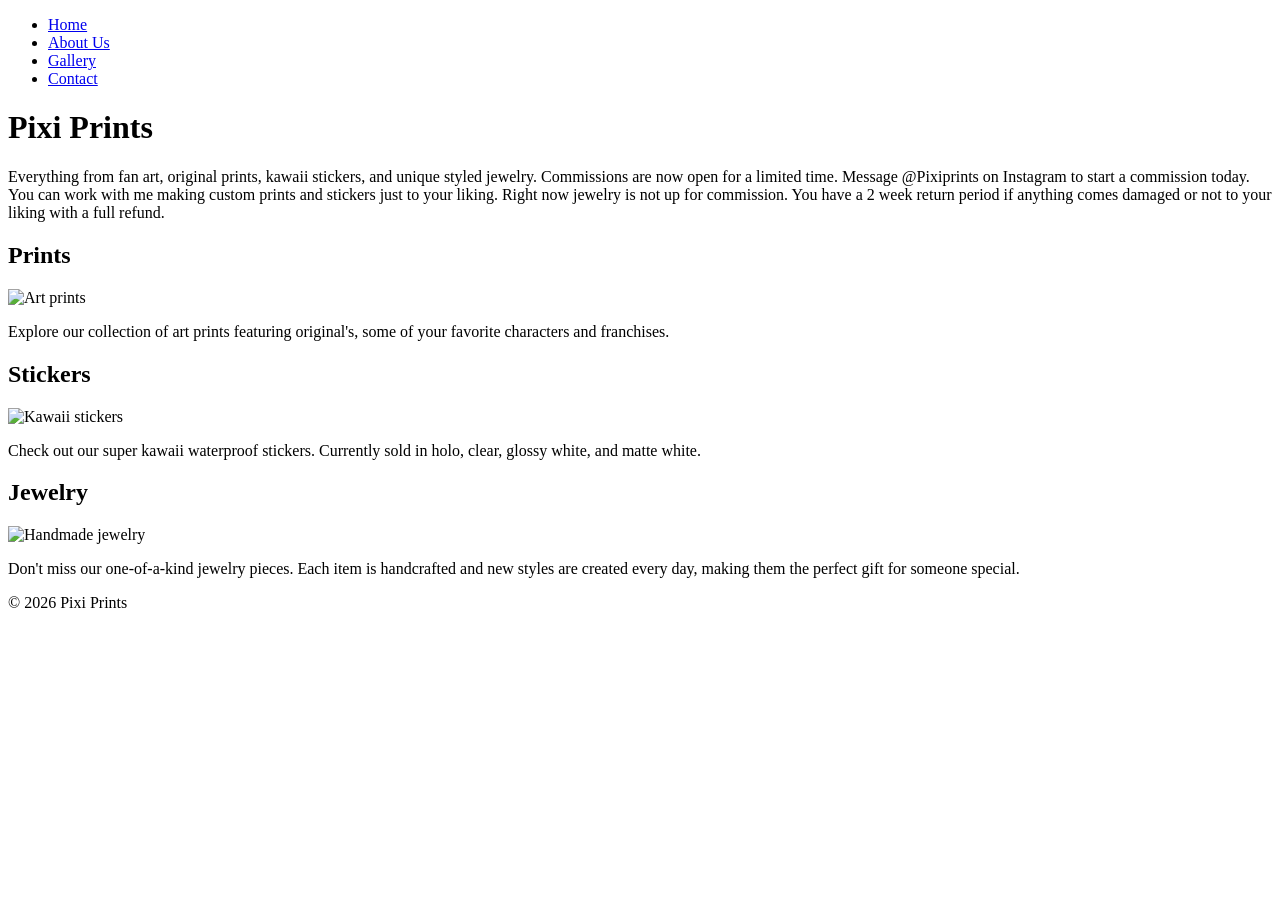
==== index.html @ 97fb09e7 "Add files via upload" ====
<!DOCTYPE html>
<html>
<head>
    <title>Pixi Prints</title>

    <meta name="viewport" content="width=device-width, initial-scale=1.0">

    <link rel="preconnect" href="https://fonts.googleapis.com">
    <link rel="preconnect" href="https://fonts.gstatic.com" crossorigin>
    <link href="https://fonts.googleapis.com/css2?family=Cherry+Bomb+One&family=Klee+One&display=swap" rel="stylesheet">

    <link rel="stylesheet" href="styles.css">
</head>

<body>

<nav>
<ul>
<li><a href="index.html">Home</a></li>
<li><a href="about us.html">About Us</a></li>
<li><a href="gallery.html">Gallery</a></li>
<li><a href="contact.html">Contact</a></li>
</ul>
</nav>

<header>
    <h1>Pixi Prints</h1>
</header>

<main>
    <p>
        Everything from fan art, original prints, kawaii stickers, and unique styled jewelry.
        Commissions are now open for a limited time. Message @Pixiprints on Instagram to start a commission today.
        You can work with me making custom prints and stickers just to your liking.
        Right now jewelry is not up for commission.
        You have a 2 week return period if anything comes damaged or not to your liking with a full refund.
    </p>

    <h2>Prints</h2>
    <img src="Tiger drawing.png" alt="Art prints" width="320">
    <p>Explore our collection of art prints featuring original's, some of your favorite characters and franchises.</p>

    <h2>Stickers</h2>
    <img src="placeholderpic2.png" alt="Kawaii stickers" width="320">
    <p>Check out our super kawaii waterproof stickers. Currently sold in holo, clear, glossy white, and matte white.</p>

    <h2>Jewelry</h2>
    <img src="placeholderpic3.png" alt="Handmade jewelry" width="320">
    <p>Don't miss our one-of-a-kind jewelry pieces. Each item is handcrafted and new styles are created every day, making them the perfect gift for someone special.</p>
</main>

<footer>
    <p>&copy; 2026 Pixi Prints</p>
</footer>

</body>
</html>
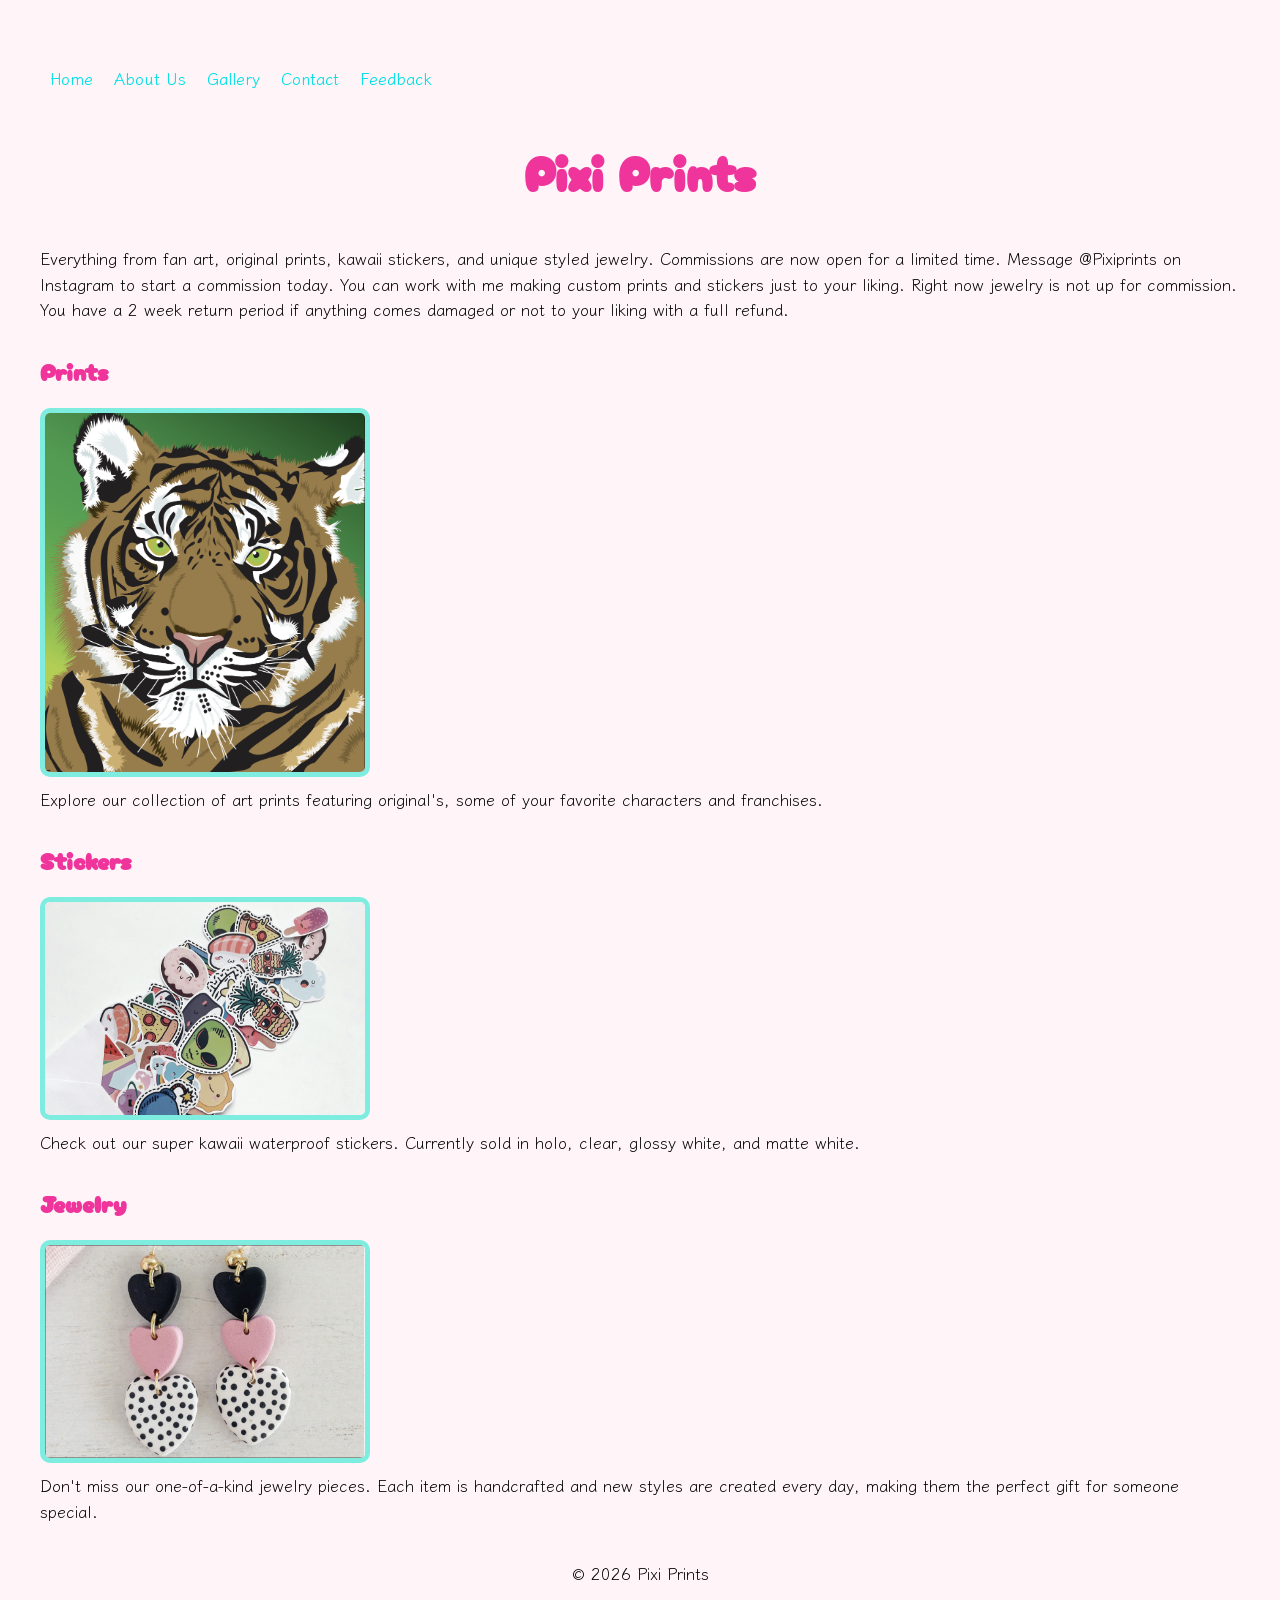
==== commit 407e0f99: "Update index.html" ====
--- a/index.html
+++ b/index.html
@@ -20,6 +20,7 @@
 <li><a href="about us.html">About Us</a></li>
 <li><a href="gallery.html">Gallery</a></li>
 <li><a href="contact.html">Contact</a></li>
+<li><a href="feedback.html">Feedback</a></li>
 </ul>
 </nav>
 
@@ -54,4 +55,4 @@
 </footer>
 
 </body>
-</html>+</html>
--- a/styles.css
+++ b/styles.css
@@ -0,0 +1,131 @@
+body {
+    font-family: 'Klee One', sans-serif;
+    background-color: #FFF5F9;
+    margin: 40px;
+    color: #000;
+}
+
+nav {
+    padding: 10px;
+}
+
+nav ul {
+    list-style-type: none;
+    padding: 0;
+}
+
+nav li {
+    display: inline;
+    margin-right: 15px;
+}
+
+nav a {
+    text-decoration: none;
+    color: #00E1E6;
+    font-weight: bold;
+}
+
+header {
+    text-align: center;
+    padding: 20px;
+}
+
+h1 {
+    font-family: 'Cherry Bomb One', cursive;
+    color: #EF359B;
+    font-size: 3em;
+    margin-top: 0;
+    margin-bottom: 10px;
+}
+
+h2 {
+    font-family: 'Cherry Bomb One', cursive;
+    color: #EF359B;
+    margin-top: 30px;
+}
+
+p {
+    line-height: 1.6;
+    font-size: 16px;
+    margin-top: 10px; 
+}
+
+img {
+    display: block;
+    margin-bottom: 10px;
+    border: 5px solid #7EEDE0;
+    border-radius: 10px;
+}
+
+footer {
+    text-align: center;
+    padding: 10px;
+}
+
+table {
+    width: 100%;
+    border-collapse: collapse;
+    margin-top: 20px;
+    background-color: #ffffff;
+    border-radius: 10px;
+    overflow: hidden;
+}
+
+th, td {
+    border: 2px solid #7EEDE0;
+    padding: 12px;
+    text-align: left;
+}
+
+th {
+    background-color: #EF359B;
+    color: white;
+    font-family: 'Cherry Bomb One', cursive;
+}
+
+form {
+    margin-top: 20px;
+    background-color: #ffffff;
+    padding: 15px;
+    border-radius: 10px;
+    border: 2px solid #7EEDE0;
+}
+
+input {
+    width: 100%;
+    padding: 8px;
+    margin-top: 5px;
+    margin-bottom: 10px;
+    border: 1px solid #ccc;
+    border-radius: 5px;
+}
+
+input[type="submit"] {
+    background-color: #EF359B;
+    color: white;
+    border: none;
+    cursor: pointer;
+    font-family: 'Cherry Bomb One', cursive;
+}
+
+input[type="submit"]:hover {
+    background-color: #d42c87;
+}
+
+.gallery-grid {
+    display: grid;
+    grid-template-columns: repeat(3, 1fr);
+    gap: 20px;
+    margin-top: 20px;
+    max-width: 900px;
+    margin-left: auto;
+    margin-right: auto;
+}
+
+.gallery-grid img {
+    width: 100%;
+    aspect-ratio: 1 / 1;
+    object-fit: cover;
+    border: 5px solid #7EEDE0;
+    border-radius: 10px;
+}
